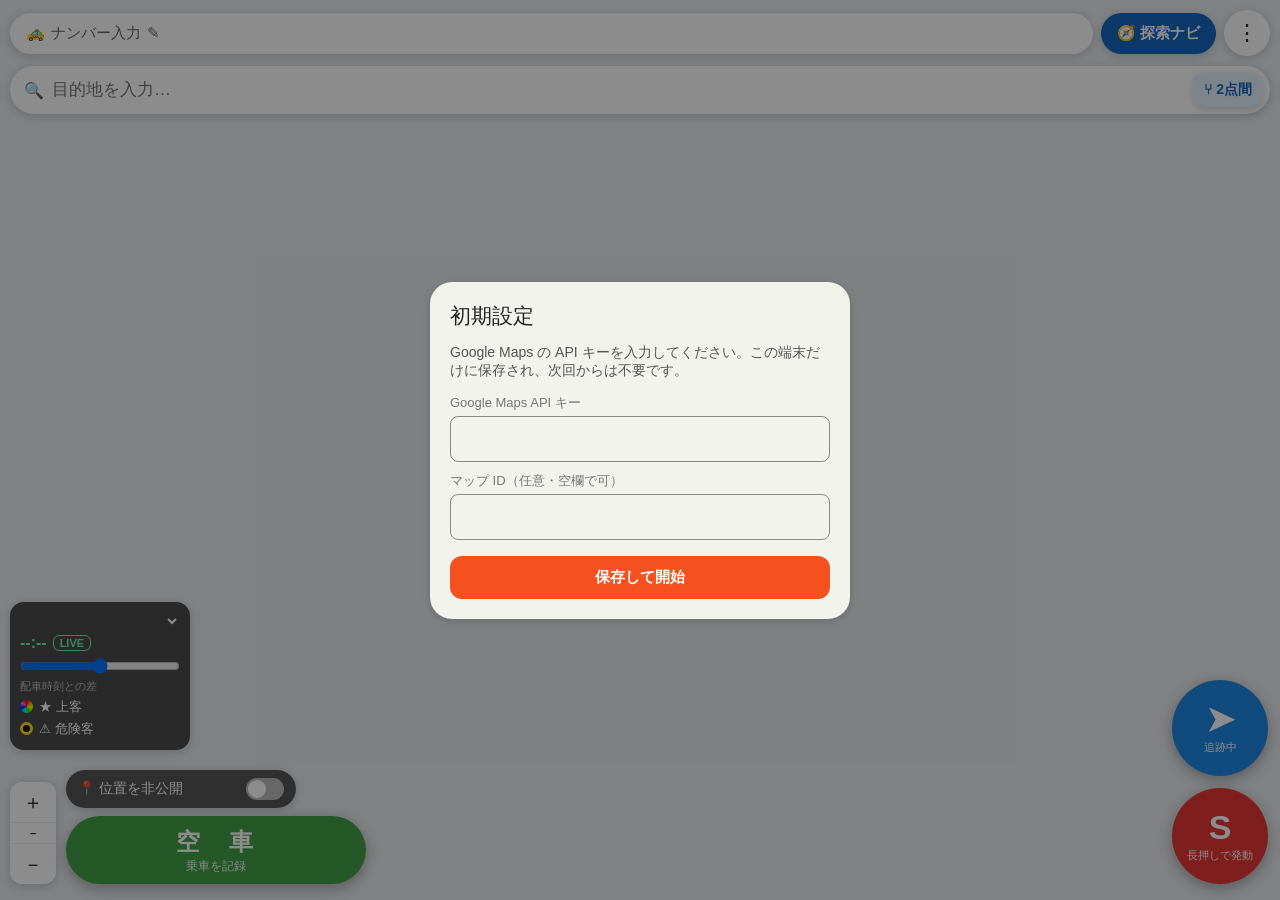
==== index.html @ 1b437f36 "タクシーアプリのブラウザ版 第1版 iPhone 版（Flutter）のソースが失われたため、画面のスクリーンショットと 依頼内容をもとに静的 Web アプリとして作り直した。  - 地図、現在地、目" ====
<!DOCTYPE html>
<html lang="ja">
<head>
<meta charset="utf-8">
<meta name="viewport" content="width=device-width, initial-scale=1, maximum-scale=1, user-scalable=no, viewport-fit=cover">
<meta name="apple-mobile-web-app-capable" content="yes">
<meta name="mobile-web-app-capable" content="yes">
<meta name="theme-color" content="#1565c0">
<title>Carp-taxi</title>
<link rel="icon" href="data:image/svg+xml,%3Csvg xmlns='http://www.w3.org/2000/svg' viewBox='0 0 64 64'%3E%3Crect width='64' height='64' rx='14' fill='%231565c0'/%3E%3Ctext x='32' y='45' font-size='36' text-anchor='middle'%3E%F0%9F%9A%95%3C/text%3E%3C/svg%3E">
<link rel="manifest" href="manifest.webmanifest">
<link rel="stylesheet" href="css/app.css">
</head>
<body>
<div id="map"></div>

<!-- 通常時の操作部品 -->
<div id="ui">
  <div class="top">
    <button id="btnPlate" class="pill"><span class="ic">🚕</span><span id="plateText">ナンバー入力</span> ✎</button>
    <button id="btnExplore" class="pill blue">🧭 探索ナビ</button>
    <button id="btnMenu" class="round" aria-label="メニュー">⋮</button>
  </div>
  <div class="search">
    <span class="ic">🔍</span>
    <input id="q" type="search" placeholder="目的地を入力…" autocomplete="off" enterkeyhint="search">
    <button id="btnTwo" class="chip">⑂ 2点間</button>
  </div>
  <div id="results" class="results" hidden></div>

  <div id="legend" class="legend">
    <select id="dowSel"></select>
    <div class="clock"><span id="clock">--:--</span><button id="btnLive" class="live on">LIVE</button></div>
    <input id="slider" type="range" min="0" max="1439" step="10">
    <div class="cap">配車時刻との差</div>
    <div id="levels"></div>
    <div class="lv"><i class="dot vip"></i>★ 上客</div>
    <div class="lv"><i class="dot ng"></i>⚠ 危険客</div>
  </div>

  <div class="zoom"><button id="zin">＋</button><span id="scale">–</span><button id="zout">－</button></div>
  <label class="private"><span>📍 位置を非公開</span><input id="chkPrivate" type="checkbox"><i></i></label>
  <button id="btnStatus" class="status vacant"><b>空　車</b><small>乗車を記録</small></button>
  <button id="btnFollow" class="fab follow on"><span>➤</span><small>追跡中</small></button>
  <button id="btnS" class="fab sos"><span>S</span><small>長押しで発動</small></button>
  <div id="tripBar" class="tripbar" hidden></div>
</div>

<!-- 地図をタップした地点の操作 -->
<div id="pinBar" class="sheet small" hidden></div>

<!-- ナビ中の表示 -->
<div id="nav" hidden>
  <div class="navtop"><div id="navArrow" class="arrow">↑</div><div><div id="navDist" class="ndist"></div><div id="navText" class="ntext"></div></div></div>
  <div id="navNext" class="navnext" hidden></div>
  <div class="navside">
    <button id="navMute" class="round">🔊</button>
    <button id="navOver" class="round">🗺</button>
    <button id="navTraffic" class="round">🚦</button>
  </div>
  <div id="navSpeed" class="speed"><b>0</b><small>km/h</small></div>
  <div class="navbottom">
    <div><b id="navEta">--:--</b><small>到着予定</small></div>
    <div><b id="navRemT"></b><small id="navRemD"></small></div>
    <button id="navEnd" class="btn red">終了</button>
  </div>
</div>

<div id="sheet" class="sheet" hidden></div>
<div id="dialog" class="dialog" hidden><div class="box" id="dialogBox"></div></div>
<div id="toast" class="toast" hidden></div>

<script type="module" src="js/app.js"></script>
</body>
</html>
---- css/app.css ----
*{box-sizing:border-box;-webkit-tap-highlight-color:transparent}
html,body{margin:0;height:100%;overflow:hidden;font-family:-apple-system,BlinkMacSystemFont,"Hiragino Sans","Noto Sans JP",sans-serif;color:#222;overscroll-behavior:none}
/* Google マップは地図の枠に position:relative を上書きするので、高さが 0 にならないよう固定する */
#map{position:fixed!important;inset:0;width:100%;height:100%;background:#e8eaed}
button{font:inherit;border:0;cursor:pointer;color:inherit}
[hidden]{display:none!important}
#ui>*,#nav>*{position:fixed;z-index:5}
.pill,.round,.chip,.search,.zoom,.legend,.private,.sheet,.box,.results{box-shadow:0 2px 10px rgba(0,0,0,.18)}

.top{top:calc(10px + env(safe-area-inset-top));left:10px;right:10px;display:flex;gap:8px;align-items:center}
.pill{background:#fff;border-radius:999px;padding:11px 16px;font-size:15px;color:#666;display:flex;gap:6px;align-items:center;white-space:nowrap;overflow:hidden}
.pill:first-child{flex:1;min-width:0}
.pill.blue{background:#1565c0;color:#fff;font-weight:700}
.round{width:46px;height:46px;border-radius:50%;background:#fff;font-size:22px;flex:none}
.search{top:calc(66px + env(safe-area-inset-top));left:10px;right:10px;background:#fff;border-radius:999px;display:flex;align-items:center;padding:6px 8px 6px 14px;gap:8px}
.search input{flex:1;min-width:0;border:0;outline:0;font-size:17px;background:transparent;padding:8px 0}
.chip{background:#e3f2fd;color:#1565c0;border-radius:10px;padding:8px 10px;font-weight:700;font-size:14px;white-space:nowrap}
.results{top:calc(122px + env(safe-area-inset-top));left:10px;right:10px;background:#fff;border-radius:14px;max-height:45vh;overflow:auto;z-index:8!important}
.results button{display:block;width:100%;text-align:left;background:#fff;padding:12px 14px;border-bottom:1px solid #eee}
.results b{display:block;font-size:15px}.results small{color:#777}

.legend{left:10px;bottom:calc(150px + env(safe-area-inset-bottom));width:150px;background:rgba(40,40,40,.82);color:#fff;border-radius:14px;padding:10px;font-size:13px}
.legend select{width:100%;background:transparent;color:#fff;border:0;font-size:14px;font-weight:700;margin-bottom:4px}
.legend select option{color:#222}
.clock{display:flex;align-items:center;gap:6px}
.clock span{color:#69f0ae;font-weight:700;font-size:16px}
.live{border:1px solid #888;color:#aaa;background:transparent;border-radius:6px;font-size:11px;padding:1px 6px;font-weight:700}
.live.on{border-color:#69f0ae;color:#69f0ae}
.legend input[type=range]{width:100%;margin:6px 0 2px}
.cap{color:#bbb;font-size:11px;margin:2px 0}
.lv{display:flex;align-items:center;gap:6px;line-height:1.7}
.dot{width:13px;height:13px;border-radius:50%;display:inline-block;flex:none}
.dot.vip{background:conic-gradient(red,orange,yellow,lime,cyan,blue,violet,red)}
.dot.ng{background:#111;border:3px solid #fdd835}
body.nolegend .legend{display:none}

.zoom{left:10px;bottom:calc(16px + env(safe-area-inset-bottom));background:#fff;border-radius:12px;display:flex;flex-direction:column;align-items:center;width:46px}
.zoom button{background:transparent;width:46px;height:40px;font-size:20px}
.zoom span{font-size:11px;font-weight:700;border-top:1px solid #eee;border-bottom:1px solid #eee;width:100%;text-align:center;padding:4px 0}
.private{left:66px;right:118px;bottom:calc(92px + env(safe-area-inset-bottom));background:rgba(70,70,70,.9);color:#fff;border-radius:999px;padding:8px 12px;display:flex;justify-content:space-between;align-items:center;font-size:14px;max-width:230px}
.private input{display:none}
.private i{width:38px;height:22px;border-radius:999px;background:#bbb;position:relative;transition:.2s;flex:none}
.private i:after{content:"";position:absolute;left:2px;top:2px;width:18px;height:18px;border-radius:50%;background:#fff;transition:.2s}
.private input:checked+i{background:#e53935}.private input:checked+i:after{left:18px}
.status{left:66px;right:118px;bottom:calc(16px + env(safe-area-inset-bottom));height:68px;border-radius:999px;color:#fff;display:flex;flex-direction:column;align-items:center;justify-content:center;max-width:300px;box-shadow:0 4px 14px rgba(0,0,0,.3)}
.status b{font-size:24px;letter-spacing:.1em}.status small{font-size:12px;opacity:.95}
.status.vacant{background:#43a047}.status.occupied{background:#fb8c00}.status.busy{opacity:.6}
.fab{right:12px;width:96px;height:96px;border-radius:50%;color:#fff;display:flex;flex-direction:column;align-items:center;justify-content:center;box-shadow:0 4px 14px rgba(0,0,0,.3);user-select:none;-webkit-user-select:none;touch-action:none}
.fab span{font-size:34px;font-weight:800;line-height:1}.fab small{font-size:11px;margin-top:4px}
.follow{bottom:calc(124px + env(safe-area-inset-bottom));background:#9e9e9e}.follow.on{background:#1e88e5}
.sos{bottom:calc(16px + env(safe-area-inset-bottom));background:#e53935}
.sos.arming{transform:scale(1.12);transition:transform 1s linear}
.sos.active{background:#7f0000}
.tripbar{top:calc(122px + env(safe-area-inset-top));left:10px;right:10px;background:#fb8c00;color:#fff;border-radius:12px;padding:8px 12px;font-size:14px;font-weight:700;text-align:center}

.sheet{position:fixed;left:0;right:0;bottom:0;z-index:20;background:#fff;border-radius:18px 18px 0 0;max-height:82vh;overflow:auto;padding:14px 14px calc(18px + env(safe-area-inset-bottom))}
.sheet.small{z-index:9}
.sheet h2{margin:0 0 10px;font-size:18px;display:flex;justify-content:space-between;align-items:center}
.sheet h2 button{background:#eee;border-radius:50%;width:34px;height:34px}
.row{display:flex;gap:8px;flex-wrap:wrap;margin:8px 0}
.btn{background:#eee;border-radius:12px;padding:12px 14px;font-weight:700;font-size:15px;flex:1;min-width:110px}
.btn.blue{background:#1565c0;color:#fff}.btn.red{background:#e53935;color:#fff}.btn.orange{background:#f4511e;color:#fff}.btn.line{background:#fff;border:1.5px solid #888}
.list>*{display:block;width:100%;text-align:left;background:#f6f6f6;border-radius:12px;padding:11px 12px;margin:6px 0;font-size:14px}
.list b{display:block;font-size:15px}.list small{color:#666}
.menu button{display:flex;gap:14px;align-items:center;width:100%;background:#fff;padding:15px 6px;font-size:17px;border-bottom:1px solid #eee;text-align:left}
.menu small{display:block;color:#777;font-size:12px}
.cards{display:grid;grid-template-columns:repeat(3,1fr);gap:8px;margin:8px 0}
.card{border-radius:12px;padding:10px 4px;text-align:center;font-size:12px;border:1.5px solid}
.card b{display:block;font-size:18px}
.card.c1{background:#e3f2fd;border-color:#90caf9;color:#1565c0}.card.c2{background:#fff3e0;border-color:#ffcc80;color:#ef6c00}.card.c3{background:#ffebee;border-color:#ef9a9a;color:#e53935}
.routebox{background:#1a237e;color:#fff;border-radius:12px;padding:12px;margin:8px 0;font-size:14px}
.routebox .big{font-size:17px;font-weight:700;margin:6px 0;padding-bottom:6px;border-bottom:1px solid rgba(255,255,255,.3)}
.routebox .stop{display:flex;justify-content:space-between;gap:8px;line-height:1.8}.routebox .stop span:last-child{opacity:.8;white-space:nowrap}
.alt{border:2px solid #ddd;background:#fff}.alt.on{border-color:#1565c0;background:#e3f2fd}
.bars{display:flex;align-items:flex-end;gap:2px;height:110px;margin:8px 0}
.bars div{flex:1;background:#f4511e;border-radius:3px 3px 0 0;min-height:1px;position:relative}
.bars div span{position:absolute;bottom:-16px;left:0;right:0;text-align:center;font-size:9px;color:#666}

.dialog{position:fixed;inset:0;z-index:30;background:rgba(0,0,0,.45);display:flex;align-items:center;justify-content:center;padding:16px}
.box{background:#f1f3ec;border-radius:22px;padding:20px;width:100%;max-width:420px;max-height:88vh;overflow:auto}
.box h2{margin:0 0 12px;font-size:21px;font-weight:500}
.box label{display:block;font-size:13px;color:#777;margin:10px 0 4px}
.box input[type=text],.box input[type=time],.box input[type=password],.box textarea,.box select{width:100%;font-size:17px;padding:12px;border:1.5px solid #888;border-radius:8px;background:transparent}
.addr{background:#fff;border-radius:10px;padding:12px;font-size:15px}
.tags{display:flex;gap:6px;flex-wrap:wrap}
.tags button{background:#fff;border:1.5px solid #bbb;border-radius:999px;padding:7px 12px;font-size:14px}
.tags button.on{background:#1565c0;color:#fff;border-color:#1565c0}
.actions{display:flex;justify-content:flex-end;gap:10px;margin-top:16px}
.actions .txt{background:transparent;color:#2e7d32;font-size:16px;padding:10px}
.toast{position:fixed;left:50%;top:calc(180px + env(safe-area-inset-top));transform:translateX(-50%);z-index:40;background:rgba(30,30,30,.92);color:#fff;border-radius:12px;padding:10px 16px;font-size:14px;max-width:88vw;text-align:center}

/* ナビ中 */
body.navi #ui{display:none}
.navtop{top:calc(8px + env(safe-area-inset-top));left:8px;right:8px;background:#0d47a1;color:#fff;border-radius:16px;padding:12px 14px;display:flex;gap:14px;align-items:center;box-shadow:0 3px 12px rgba(0,0,0,.35)}
.arrow{font-size:54px;line-height:1;font-weight:700;width:60px;text-align:center}
.ndist{font-size:30px;font-weight:800}.ntext{font-size:16px;opacity:.95}
.navnext{top:calc(104px + env(safe-area-inset-top));left:8px;background:#1565c0;color:#fff;border-radius:0 0 12px 12px;padding:6px 12px;font-size:14px}
.navside{right:8px;top:calc(120px + env(safe-area-inset-top));display:flex;flex-direction:column;gap:8px}
.navside .off{opacity:.45}
.speed{left:10px;bottom:calc(96px + env(safe-area-inset-bottom));background:#fff;border:4px solid #222;border-radius:50%;width:70px;height:70px;display:flex;flex-direction:column;align-items:center;justify-content:center}
.speed b{font-size:24px;line-height:1}.speed small{font-size:10px}
.navbottom{left:0;right:0;bottom:0;background:#fff;padding:12px 14px calc(12px + env(safe-area-inset-bottom));display:flex;gap:14px;align-items:center;justify-content:space-between;border-radius:16px 16px 0 0;box-shadow:0 -3px 12px rgba(0,0,0,.2)}
.navbottom b{display:block;font-size:24px}.navbottom small{color:#666;font-size:12px}
.navbottom .btn{flex:none;min-width:84px}
@media (min-width:700px){.legend{width:180px}.sheet{max-width:520px;left:auto;right:12px;bottom:12px;border-radius:18px}}
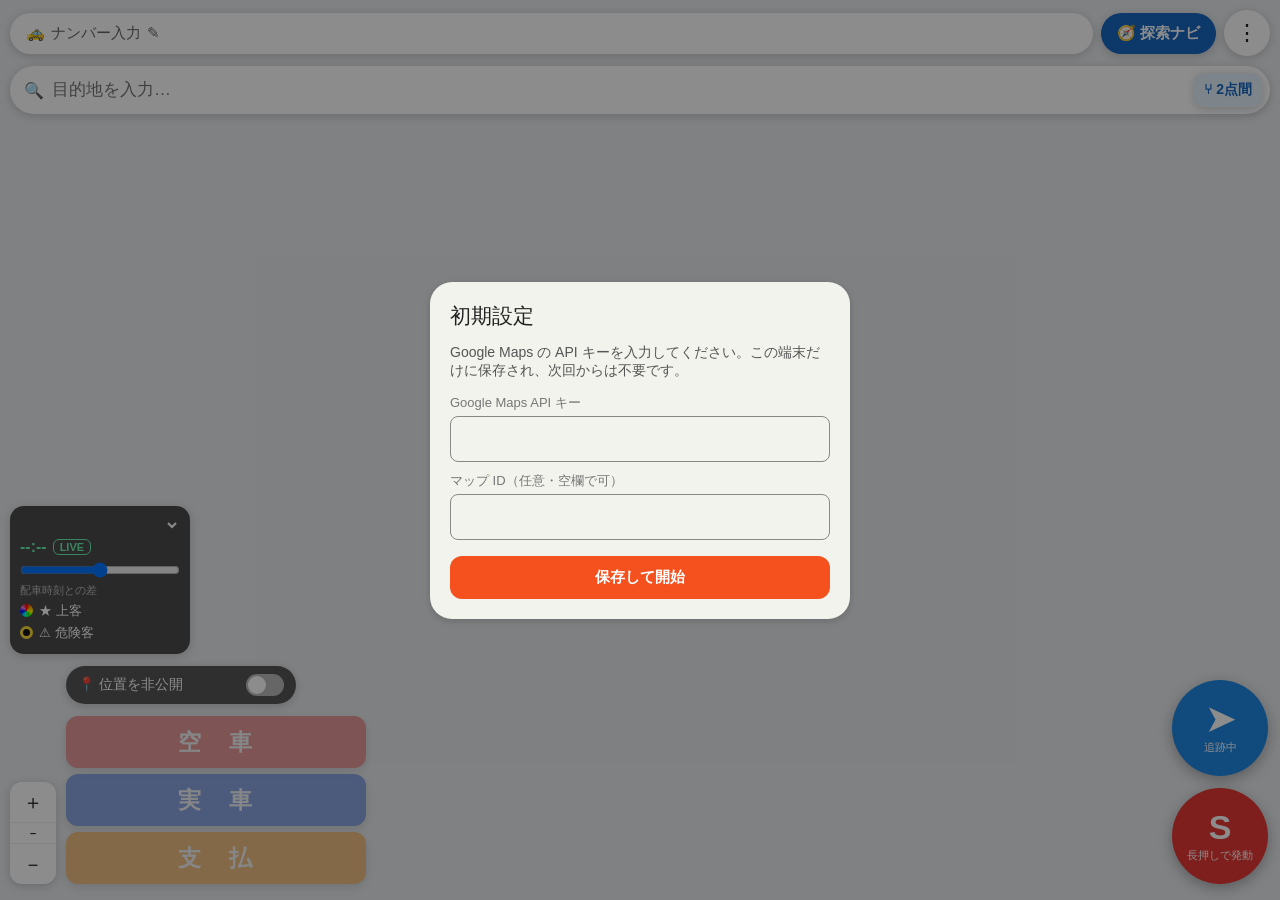
==== commit ae676219: "空車・実車・支払の 3 ボタンをメーターと同じ並びにする 切り替え式の 1 ボタンをやめ、車載メーターと同じ順（上から 空車・実車・支払）に並べた。 「実車」で乗車、「支払」（または実車からの「空車」" ====
--- a/index.html
+++ b/index.html
@@ -40,7 +40,11 @@
 
   <div class="zoom"><button id="zin">＋</button><span id="scale">–</span><button id="zout">－</button></div>
   <label class="private"><span>📍 位置を非公開</span><input id="chkPrivate" type="checkbox"><i></i></label>
-  <button id="btnStatus" class="status vacant"><b>空　車</b><small>乗車を記録</small></button>
+  <div id="meter" class="meter">
+    <button data-m="vacant" class="m-vacant">空　車</button>
+    <button data-m="occupied" class="m-occupied">実　車</button>
+    <button data-m="pay" class="m-pay">支　払</button>
+  </div>
   <button id="btnFollow" class="fab follow on"><span>➤</span><small>追跡中</small></button>
   <button id="btnS" class="fab sos"><span>S</span><small>長押しで発動</small></button>
   <div id="tripBar" class="tripbar" hidden></div>
@@ -70,6 +74,7 @@
 <div id="dialog" class="dialog" hidden><div class="box" id="dialogBox"></div></div>
 <div id="toast" class="toast" hidden></div>
 
+<script src="vendor/qrcode.js"></script>
 <script type="module" src="js/app.js"></script>
 </body>
 </html>
--- a/css/app.css
+++ b/css/app.css
@@ -19,7 +19,7 @@
 .results button{display:block;width:100%;text-align:left;background:#fff;padding:12px 14px;border-bottom:1px solid #eee}
 .results b{display:block;font-size:15px}.results small{color:#777}
 
-.legend{left:10px;bottom:calc(150px + env(safe-area-inset-bottom));width:150px;background:rgba(40,40,40,.82);color:#fff;border-radius:14px;padding:10px;font-size:13px}
+.legend{left:10px;bottom:calc(246px + env(safe-area-inset-bottom));width:150px;background:rgba(40,40,40,.82);color:#fff;border-radius:14px;padding:10px;font-size:13px}
 .legend select{width:100%;background:transparent;color:#fff;border:0;font-size:14px;font-weight:700;margin-bottom:4px}
 .legend select option{color:#222}
 .clock{display:flex;align-items:center;gap:6px}
@@ -37,14 +37,17 @@
 .zoom{left:10px;bottom:calc(16px + env(safe-area-inset-bottom));background:#fff;border-radius:12px;display:flex;flex-direction:column;align-items:center;width:46px}
 .zoom button{background:transparent;width:46px;height:40px;font-size:20px}
 .zoom span{font-size:11px;font-weight:700;border-top:1px solid #eee;border-bottom:1px solid #eee;width:100%;text-align:center;padding:4px 0}
-.private{left:66px;right:118px;bottom:calc(92px + env(safe-area-inset-bottom));background:rgba(70,70,70,.9);color:#fff;border-radius:999px;padding:8px 12px;display:flex;justify-content:space-between;align-items:center;font-size:14px;max-width:230px}
+.private{left:66px;right:118px;bottom:calc(196px + env(safe-area-inset-bottom));background:rgba(70,70,70,.9);color:#fff;border-radius:999px;padding:8px 12px;display:flex;justify-content:space-between;align-items:center;font-size:14px;max-width:230px}
 .private input{display:none}
 .private i{width:38px;height:22px;border-radius:999px;background:#bbb;position:relative;transition:.2s;flex:none}
 .private i:after{content:"";position:absolute;left:2px;top:2px;width:18px;height:18px;border-radius:50%;background:#fff;transition:.2s}
 .private input:checked+i{background:#e53935}.private input:checked+i:after{left:18px}
-.status{left:66px;right:118px;bottom:calc(16px + env(safe-area-inset-bottom));height:68px;border-radius:999px;color:#fff;display:flex;flex-direction:column;align-items:center;justify-content:center;max-width:300px;box-shadow:0 4px 14px rgba(0,0,0,.3)}
-.status b{font-size:24px;letter-spacing:.1em}.status small{font-size:12px;opacity:.95}
-.status.vacant{background:#43a047}.status.occupied{background:#fb8c00}.status.busy{opacity:.6}
+/* メーターと同じ並び（上から 空車・実車・支払）。いまの状態のボタンだけ濃く表示する */
+.meter{left:66px;right:118px;bottom:calc(16px + env(safe-area-inset-bottom));max-width:300px;display:flex;flex-direction:column;gap:6px}
+.meter button{height:52px;border-radius:12px;color:#fff;font-size:23px;font-weight:800;letter-spacing:.1em;opacity:.45;border:3px solid transparent;box-shadow:0 3px 10px rgba(0,0,0,.25)}
+.meter button.on{opacity:1;border-color:#fff;box-shadow:0 0 0 3px rgba(0,0,0,.55),0 4px 14px rgba(0,0,0,.35)}
+.meter.busy{pointer-events:none}.meter.busy button{opacity:.3}
+.m-vacant{background:#e53935}.m-occupied{background:#1a4fd6}.m-pay{background:#fb8c00}
 .fab{right:12px;width:96px;height:96px;border-radius:50%;color:#fff;display:flex;flex-direction:column;align-items:center;justify-content:center;box-shadow:0 4px 14px rgba(0,0,0,.3);user-select:none;-webkit-user-select:none;touch-action:none}
 .fab span{font-size:34px;font-weight:800;line-height:1}.fab small{font-size:11px;margin-top:4px}
 .follow{bottom:calc(124px + env(safe-area-inset-bottom));background:#9e9e9e}.follow.on{background:#1e88e5}
@@ -103,3 +106,5 @@
 .navbottom b{display:block;font-size:24px}.navbottom small{color:#666;font-size:12px}
 .navbottom .btn{flex:none;min-width:84px}
 @media (min-width:700px){.legend{width:180px}.sheet{max-width:520px;left:auto;right:12px;bottom:12px;border-radius:18px}}
+
+.qr{background:#fff;border-radius:16px;padding:6px;margin:10px 0}.qr svg{width:100%;height:auto;display:block}
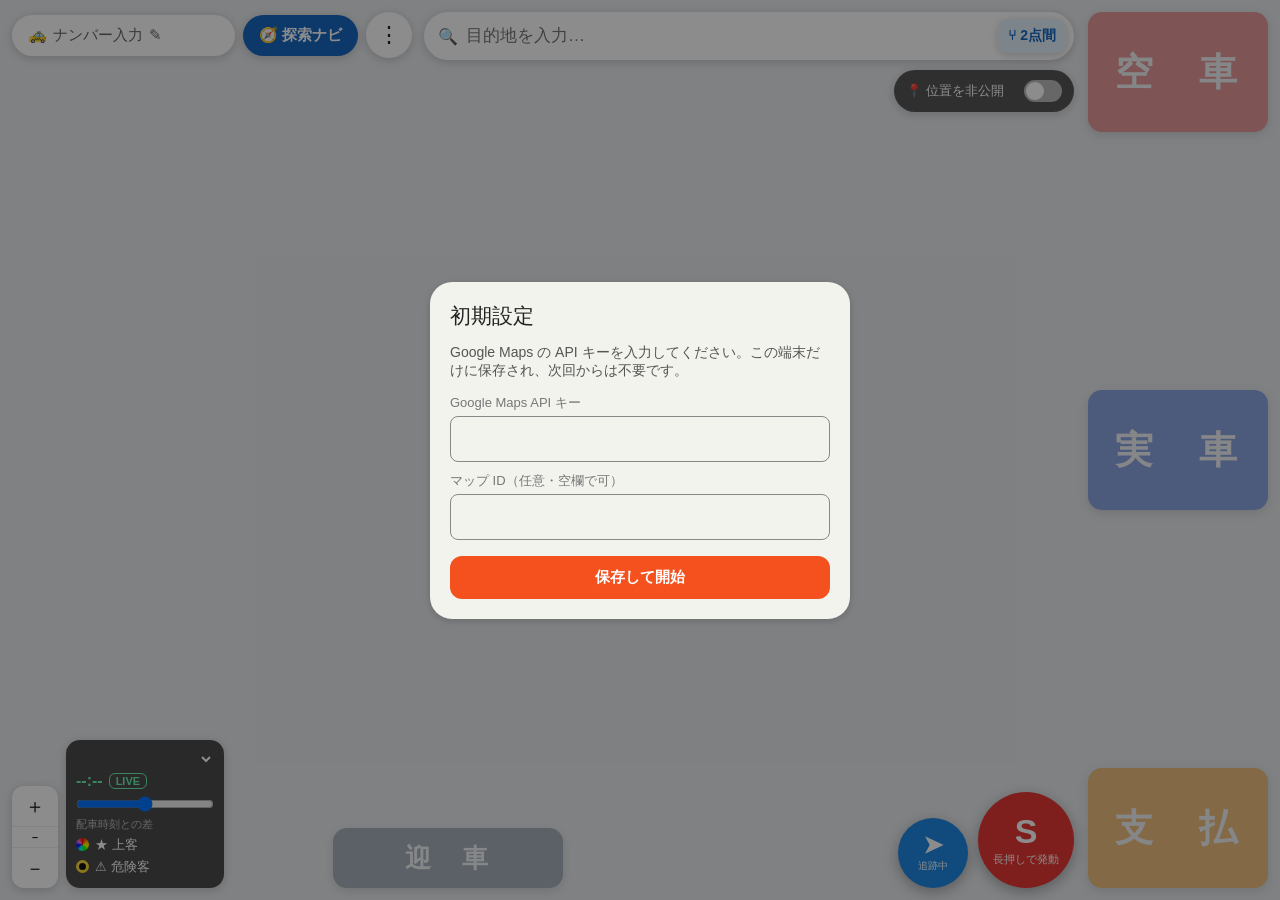
==== commit 9164344d: "迎車ボタンを追加し、横向きの配置を車載メーターの画面に合わせる - 迎車（お迎えに向かっている状態）を追加。共有データに status を持たせ、   ほかの車両とお客様用ページにも迎車と表示する -" ====
--- a/index.html
+++ b/index.html
@@ -44,6 +44,7 @@
     <button data-m="vacant" class="m-vacant">空　車</button>
     <button data-m="occupied" class="m-occupied">実　車</button>
     <button data-m="pay" class="m-pay">支　払</button>
+    <button data-m="pickup" class="m-pickup">迎　車</button>
   </div>
   <button id="btnFollow" class="fab follow on"><span>➤</span><small>追跡中</small></button>
   <button id="btnS" class="fab sos"><span>S</span><small>長押しで発動</small></button>
--- a/css/app.css
+++ b/css/app.css
@@ -19,7 +19,7 @@
 .results button{display:block;width:100%;text-align:left;background:#fff;padding:12px 14px;border-bottom:1px solid #eee}
 .results b{display:block;font-size:15px}.results small{color:#777}
 
-.legend{left:10px;bottom:calc(246px + env(safe-area-inset-bottom));width:150px;background:rgba(40,40,40,.82);color:#fff;border-radius:14px;padding:10px;font-size:13px}
+.legend{left:10px;bottom:calc(292px + env(safe-area-inset-bottom));width:150px;background:rgba(40,40,40,.82);color:#fff;border-radius:14px;padding:10px;font-size:13px}
 .legend select{width:100%;background:transparent;color:#fff;border:0;font-size:14px;font-weight:700;margin-bottom:4px}
 .legend select option{color:#222}
 .clock{display:flex;align-items:center;gap:6px}
@@ -37,7 +37,7 @@
 .zoom{left:10px;bottom:calc(16px + env(safe-area-inset-bottom));background:#fff;border-radius:12px;display:flex;flex-direction:column;align-items:center;width:46px}
 .zoom button{background:transparent;width:46px;height:40px;font-size:20px}
 .zoom span{font-size:11px;font-weight:700;border-top:1px solid #eee;border-bottom:1px solid #eee;width:100%;text-align:center;padding:4px 0}
-.private{left:66px;right:118px;bottom:calc(196px + env(safe-area-inset-bottom));background:rgba(70,70,70,.9);color:#fff;border-radius:999px;padding:8px 12px;display:flex;justify-content:space-between;align-items:center;font-size:14px;max-width:230px}
+.private{left:66px;right:118px;bottom:calc(242px + env(safe-area-inset-bottom));background:rgba(70,70,70,.9);color:#fff;border-radius:999px;padding:8px 12px;display:flex;justify-content:space-between;align-items:center;font-size:14px;max-width:230px}
 .private input{display:none}
 .private i{width:38px;height:22px;border-radius:999px;background:#bbb;position:relative;transition:.2s;flex:none}
 .private i:after{content:"";position:absolute;left:2px;top:2px;width:18px;height:18px;border-radius:50%;background:#fff;transition:.2s}
@@ -48,6 +48,7 @@
 .meter button.on{opacity:1;border-color:#fff;box-shadow:0 0 0 3px rgba(0,0,0,.55),0 4px 14px rgba(0,0,0,.35)}
 .meter.busy{pointer-events:none}.meter.busy button{opacity:.3}
 .m-vacant{background:#e53935}.m-occupied{background:#1a4fd6}.m-pay{background:#fb8c00}
+.meter .m-pickup{background:#546e7a;height:40px;font-size:18px}
 .fab{right:12px;width:96px;height:96px;border-radius:50%;color:#fff;display:flex;flex-direction:column;align-items:center;justify-content:center;box-shadow:0 4px 14px rgba(0,0,0,.3);user-select:none;-webkit-user-select:none;touch-action:none}
 .fab span{font-size:34px;font-weight:800;line-height:1}.fab small{font-size:11px;margin-top:4px}
 .follow{bottom:calc(124px + env(safe-area-inset-bottom));background:#9e9e9e}.follow.on{background:#1e88e5}
@@ -93,7 +94,11 @@
 .toast{position:fixed;left:50%;top:calc(180px + env(safe-area-inset-top));transform:translateX(-50%);z-index:40;background:rgba(30,30,30,.92);color:#fff;border-radius:12px;padding:10px 16px;font-size:14px;max-width:88vw;text-align:center}
 
 /* ナビ中 */
-body.navi #ui{display:none}
+/* ナビ中も 空車・実車・支払 と S は押せるように残す */
+body.navi #ui>:not(.meter):not(.sos):not(.tripbar){display:none}
+body.navi .meter{left:92px;bottom:calc(96px + env(safe-area-inset-bottom))}
+body.navi .sos{bottom:calc(96px + env(safe-area-inset-bottom))}
+body.navi .tripbar{top:auto;bottom:calc(318px + env(safe-area-inset-bottom));left:92px;right:118px;font-size:12px;padding:5px 8px}
 .navtop{top:calc(8px + env(safe-area-inset-top));left:8px;right:8px;background:#0d47a1;color:#fff;border-radius:16px;padding:12px 14px;display:flex;gap:14px;align-items:center;box-shadow:0 3px 12px rgba(0,0,0,.35)}
 .arrow{font-size:54px;line-height:1;font-weight:700;width:60px;text-align:center}
 .ndist{font-size:30px;font-weight:800}.ntext{font-size:16px;opacity:.95}
@@ -108,3 +113,35 @@
 @media (min-width:700px){.legend{width:180px}.sheet{max-width:520px;left:auto;right:12px;bottom:12px;border-radius:18px}}
 
 .qr{background:#fff;border-radius:16px;padding:6px;margin:10px 0}.qr svg{width:100%;height:auto;display:block}
+
+/* ===== タブレット横向き：車載メーターの画面と同じ位置にボタンを置く =====
+   右端に上から 空車・実車・支払（画面の高さいっぱいに等間隔）、下段の左から 2 番目に 迎車。
+   メニューやルートの画面は左側に出して、地図とボタンを隠さない。 */
+@media (orientation:landscape) and (min-width:900px) and (min-height:540px){
+  .top{left:12px;right:auto;width:400px;top:calc(12px + env(safe-area-inset-top))}
+  .search{top:calc(12px + env(safe-area-inset-top));left:424px;right:206px}
+  .results{top:calc(70px + env(safe-area-inset-top));left:424px;right:206px}
+  .tripbar{top:calc(70px + env(safe-area-inset-top));left:424px;right:398px}
+  .private{left:auto;right:206px;top:calc(70px + env(safe-area-inset-top));bottom:auto;width:180px;max-width:none;font-size:13px;padding:10px 12px}
+  .meter{left:auto;right:12px;top:calc(12px + env(safe-area-inset-top));bottom:calc(12px + env(safe-area-inset-bottom));width:180px;max-width:none;justify-content:space-between;gap:0}
+  .meter button{height:min(120px,24vh);font-size:38px;border-radius:14px}
+  .meter .m-pickup{position:fixed;left:26%;width:18%;bottom:calc(12px + env(safe-area-inset-bottom));height:60px;font-size:26px}
+  .sos{right:206px;bottom:calc(12px + env(safe-area-inset-bottom));width:96px;height:96px}
+  .follow{right:312px;bottom:calc(12px + env(safe-area-inset-bottom));width:70px;height:70px}
+  .follow span{font-size:24px}.follow small{font-size:10px;margin-top:2px}
+  .zoom{left:12px;bottom:calc(12px + env(safe-area-inset-bottom))}
+  .legend{left:66px;bottom:calc(12px + env(safe-area-inset-bottom));width:158px}
+  .sheet{left:12px;right:auto;top:calc(70px + env(safe-area-inset-top));bottom:12px;width:440px;max-width:none;max-height:none;border-radius:18px}
+  .sheet.small{top:auto;max-height:calc(100% - 90px)}
+  .toast{top:calc(124px + env(safe-area-inset-top))}
+  /* ナビ中：案内は左上にまとめ、ボタンの位置は変えない */
+  body.navi .meter{left:auto;right:12px;bottom:calc(12px + env(safe-area-inset-bottom))}
+  body.navi .sos{bottom:calc(12px + env(safe-area-inset-bottom))}
+  body.navi .tripbar{top:calc(12px + env(safe-area-inset-top));bottom:auto;left:566px;right:270px;font-size:13px;padding:6px 8px}
+  .navtop{left:12px;right:auto;width:440px;top:calc(12px + env(safe-area-inset-top))}
+  .arrow{font-size:64px;width:72px}.ndist{font-size:36px}.ntext{font-size:18px}
+  .navnext{left:12px;top:calc(118px + env(safe-area-inset-top))}
+  .navbottom{left:12px;right:auto;width:440px;top:calc(160px + env(safe-area-inset-top));bottom:auto;border-radius:16px;padding:10px 14px}
+  .speed{left:464px;top:calc(12px + env(safe-area-inset-top));bottom:auto;width:84px;height:84px}.speed b{font-size:30px}
+  .navside{right:206px;top:calc(12px + env(safe-area-inset-top))}
+}
